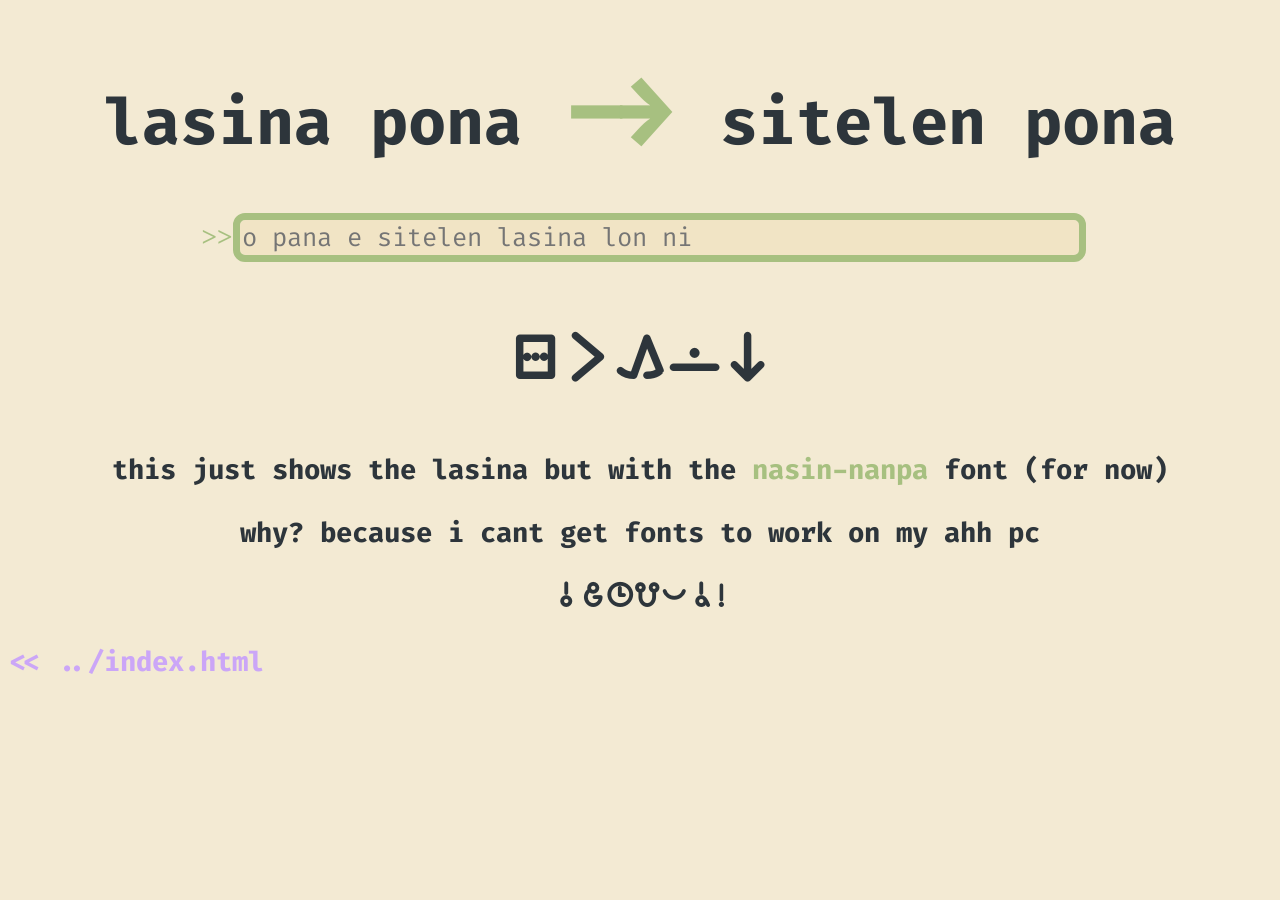
==== lasina2sitelen/index.html @ a3fa7ed1 "piss en shid" ====
<!DOCTYPE html>

<head>
  <meta charset="utf-8">
  <link rel="stylesheet" href="/cas.css">
  <link rel="icon" type="image/x-icon" href="/sitelen/favicon.png">
  <title>tawa pona!</title>
  <script src="sewi.js"></script>
</head>

<body class="bak">
  <div style="text-align: center;">
    <h1 style="font-size: 5vw;">lasina pona <span style="font-size: 8vw;" class="accent">-></span> sitelen pona</h1>
    <span class="accent" style="font-size: 2.1415vw;">>> </span><input size="50vw"
      placeholder="o pana e sitelen lasina lon ni" type="text" id="lasina_input" onkeyup="update_sitelen()">
    <br>
    <br>
    <p style="font-family: nasinNanpa; font-size: 4.1415vw;" id="out_p">sitelen li kama lon ni</p>
    <p>this just shows the lasina but with the <a href="https://github.com/ETBCOR/nasin-nanpa"
        class="accent">nasin-nanpa</a> font (for now)</p>
    <p>why? because i cant get fonts to work on my ahh pc</p>
    <p style="font-family: nasinNanpa;">o jo tenpo musi pona a!</p>
  </div>
  <a href="/index.html" class="normal" style="color: #cba6f7;">
    << ../index.html</a>
</body>

</html>
---- cas.css ----
@font-face {
    font-family: firaCode;
    src: url('/font/firacode_vfw.ttf');
}

@font-face {
    font-family: nasinNanpa;
    src: url('/font/nasin_nanpa.otf');
}

@font-face {
    font-family: notoSansThai;
    src: url('/font/noto_sans_thai.ttf');
}

a,
u,
p {
    color: #2D353B;
    text-decoration: none;
    font-size: 2.1415vw;
    font-family: firaCode;
    font-weight: Bold;
}

h1 {
    font-size: 5vw;
    color: #2D353B;
    text-decoration: none;
    font-family: firaCode;
    font-weight: Bold;
}

input {
    background-color: #f1e4c5;
    font-family: firaCode;
    font-size: 2vw;
    border: none;
    outline: 7px solid #a7c080;
    border-radius: 5px;
}

.bak {
    background-color: #f3ead3;
}

.accent {
    color: #a7c080;
    font-weight: bolder;
}
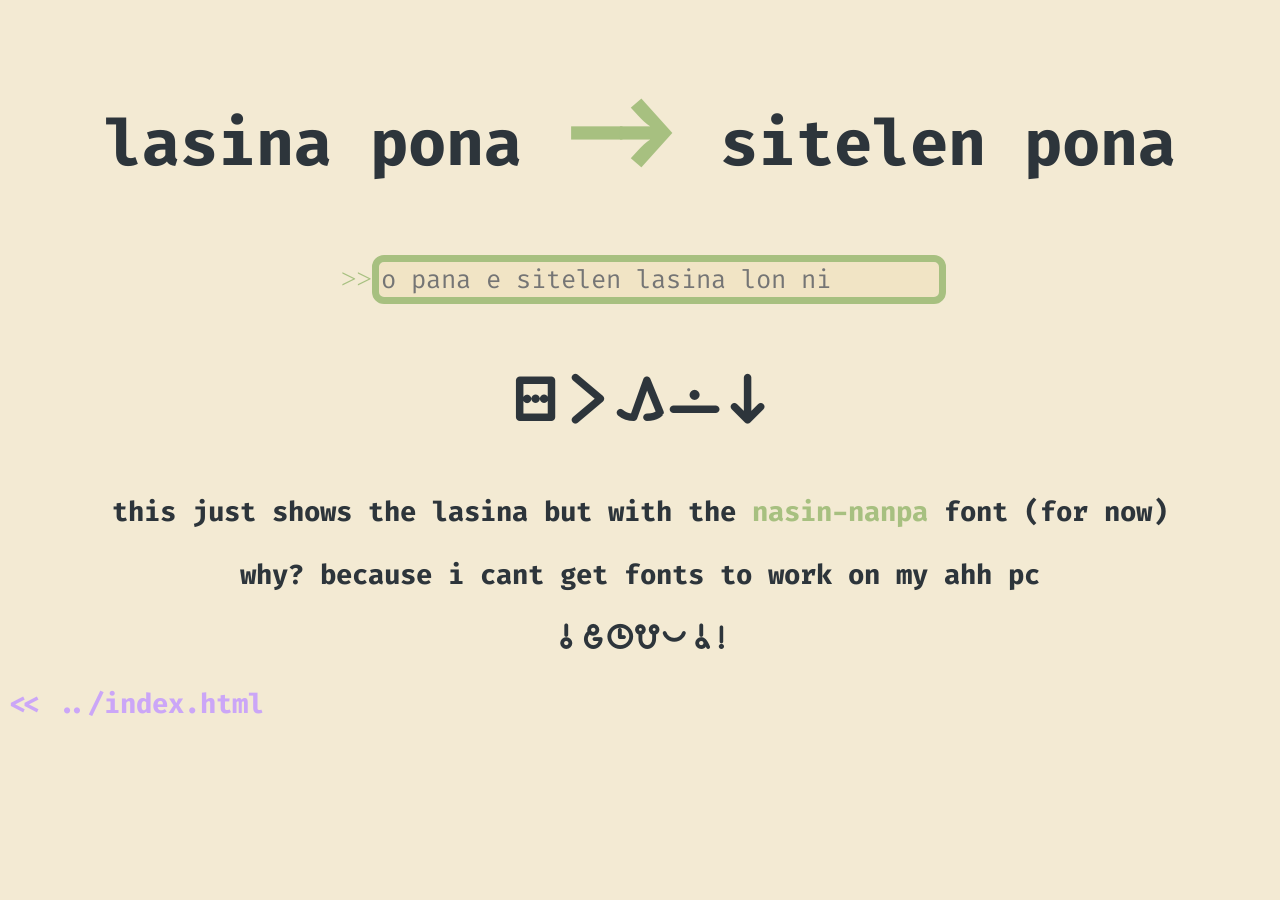
==== commit d6f35448: "see if its better on mobile" ====
--- a/lasina2sitelen/index.html
+++ b/lasina2sitelen/index.html
@@ -10,18 +10,18 @@
 
 <body class="bak">
   <div style="text-align: center;">
-    <h1 style="font-size: 5vw;">lasina pona <span style="font-size: 8vw;" class="accent">-></span> sitelen pona</h1>
-    <span class="accent" style="font-size: 2.1415vw;">>> </span><input size="50vw"
+    <p style="font-size: 5vw;">lasina pona <span style="font-size: 8vw;" class="accent">-></span> sitelen pona</p>
+    <span class="accent" style="font-size: 2.1415vw;">>> </span><input size="32vx"
       placeholder="o pana e sitelen lasina lon ni" type="text" id="lasina_input" onkeyup="update_sitelen()">
     <br>
     <br>
-    <p style="font-family: nasinNanpa; font-size: 4.1415vw;" id="out_p">sitelen li kama lon ni</p>
+    <p class="tok" style="font-size: 4.1415vw;" id="out_p">sitelen li kama lon ni</p>
     <p>this just shows the lasina but with the <a href="https://github.com/ETBCOR/nasin-nanpa"
         class="accent">nasin-nanpa</a> font (for now)</p>
     <p>why? because i cant get fonts to work on my ahh pc</p>
     <p style="font-family: nasinNanpa;">o jo tenpo musi pona a!</p>
   </div>
-  <a href="/index.html" class="normal" style="color: #cba6f7;">
+  <a href="/index.html" class="accent_unik">
     << ../index.html</a>
 </body>
 
--- a/cas.css
+++ b/cas.css
@@ -46,5 +46,11 @@
 
 .accent {
     color: #a7c080;
-    font-weight: bolder;
+}
+.accent_unik {
+    color: #cba6f7;
+}
+
+.tok{
+    font-family: nasinNanpa;
 }
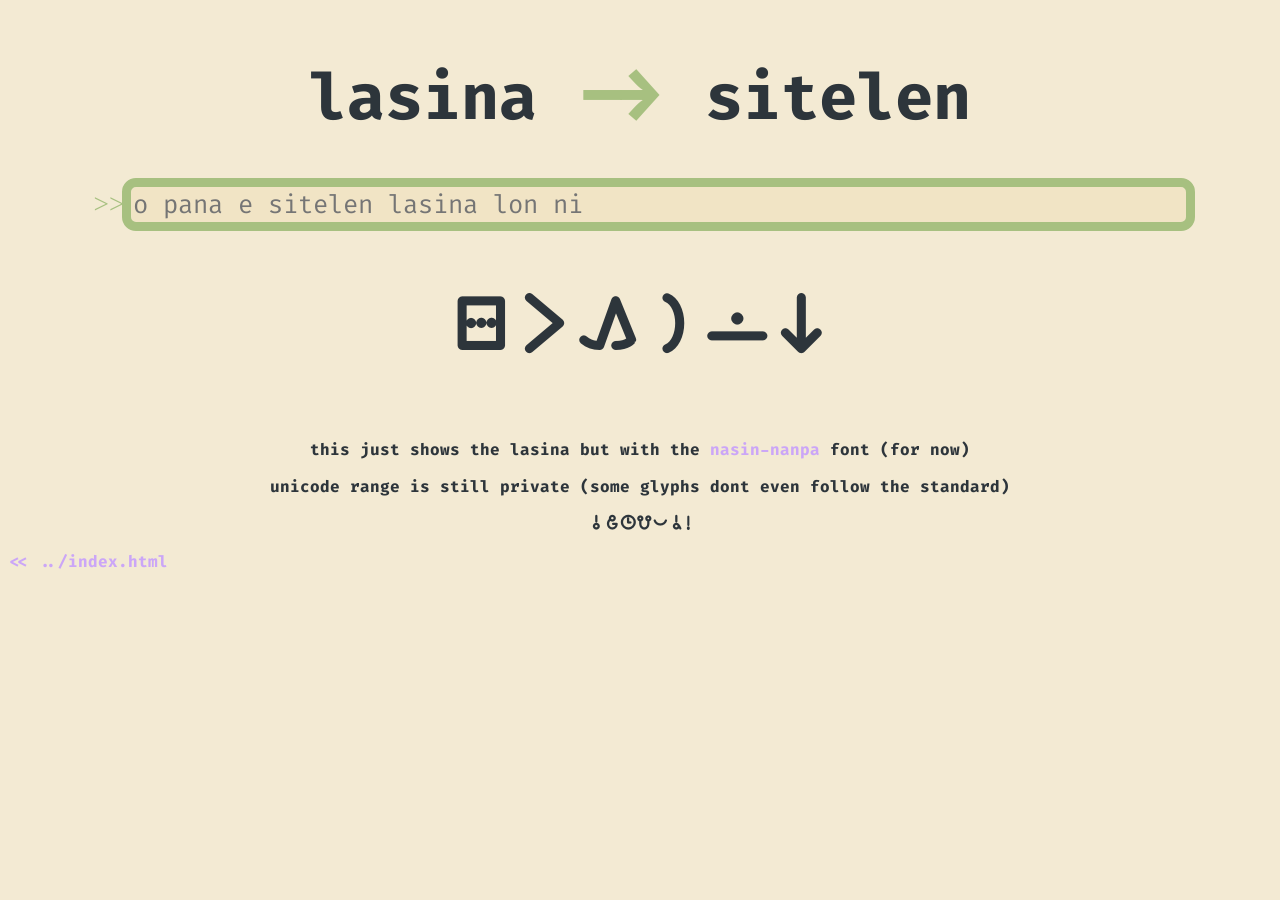
==== commit a6542623: "font size bullshit" ====
--- a/lasina2sitelen/index.html
+++ b/lasina2sitelen/index.html
@@ -4,21 +4,20 @@
   <meta charset="utf-8">
   <link rel="stylesheet" href="/cas.css">
   <link rel="icon" type="image/x-icon" href="/sitelen/favicon.png">
+  <meta name="viewport" content="width=device-width, initial-scale=1.0" />
   <title>tawa pona!</title>
   <script src="sewi.js"></script>
 </head>
 
 <body class="bak">
   <div style="text-align: center;">
-    <p style="font-size: 5vw;">lasina pona <span style="font-size: 8vw;" class="accent">-></span> sitelen pona</p>
-    <span class="accent" style="font-size: 2.1415vw;">>> </span><input size="32vx"
+    <h1 style="font-size: 5vw;">lasina <span class="accent" style="font-size: 6vw;">-></span> sitelen</h1>
+    <span class="accent" style="font-size: 2.1415vw;">>> </span><input size="64vw"
       placeholder="o pana e sitelen lasina lon ni" type="text" id="lasina_input" onkeyup="update_sitelen()">
-    <br>
-    <br>
-    <p class="tok" style="font-size: 4.1415vw;" id="out_p">sitelen li kama lon ni</p>
+    <p class="tok" style="font-size: 5vw;" id="out_p">sitelen li kama la lon ni</p>
     <p>this just shows the lasina but with the <a href="https://github.com/ETBCOR/nasin-nanpa"
-        class="accent">nasin-nanpa</a> font (for now)</p>
-    <p>why? because i cant get fonts to work on my ahh pc</p>
+        class="accent_unik">nasin-nanpa</a> font (for now)</p>
+    <p>unicode range is still private (some glyphs dont even follow the standard)</p>
     <p style="font-family: nasinNanpa;">o jo tenpo musi pona a!</p>
   </div>
   <a href="/index.html" class="accent_unik">
--- a/cas.css
+++ b/cas.css
@@ -13,18 +13,18 @@
     src: url('/font/noto_sans_thai.ttf');
 }
 
+
 a,
 u,
 p {
     color: #2D353B;
     text-decoration: none;
-    font-size: 2.1415vw;
     font-family: firaCode;
     font-weight: Bold;
+    font-size: 1em;
 }
 
 h1 {
-    font-size: 5vw;
     color: #2D353B;
     text-decoration: none;
     font-family: firaCode;
@@ -36,7 +36,7 @@
     font-family: firaCode;
     font-size: 2vw;
     border: none;
-    outline: 7px solid #a7c080;
+    outline: 1vh solid #a7c080;
     border-radius: 5px;
 }
 
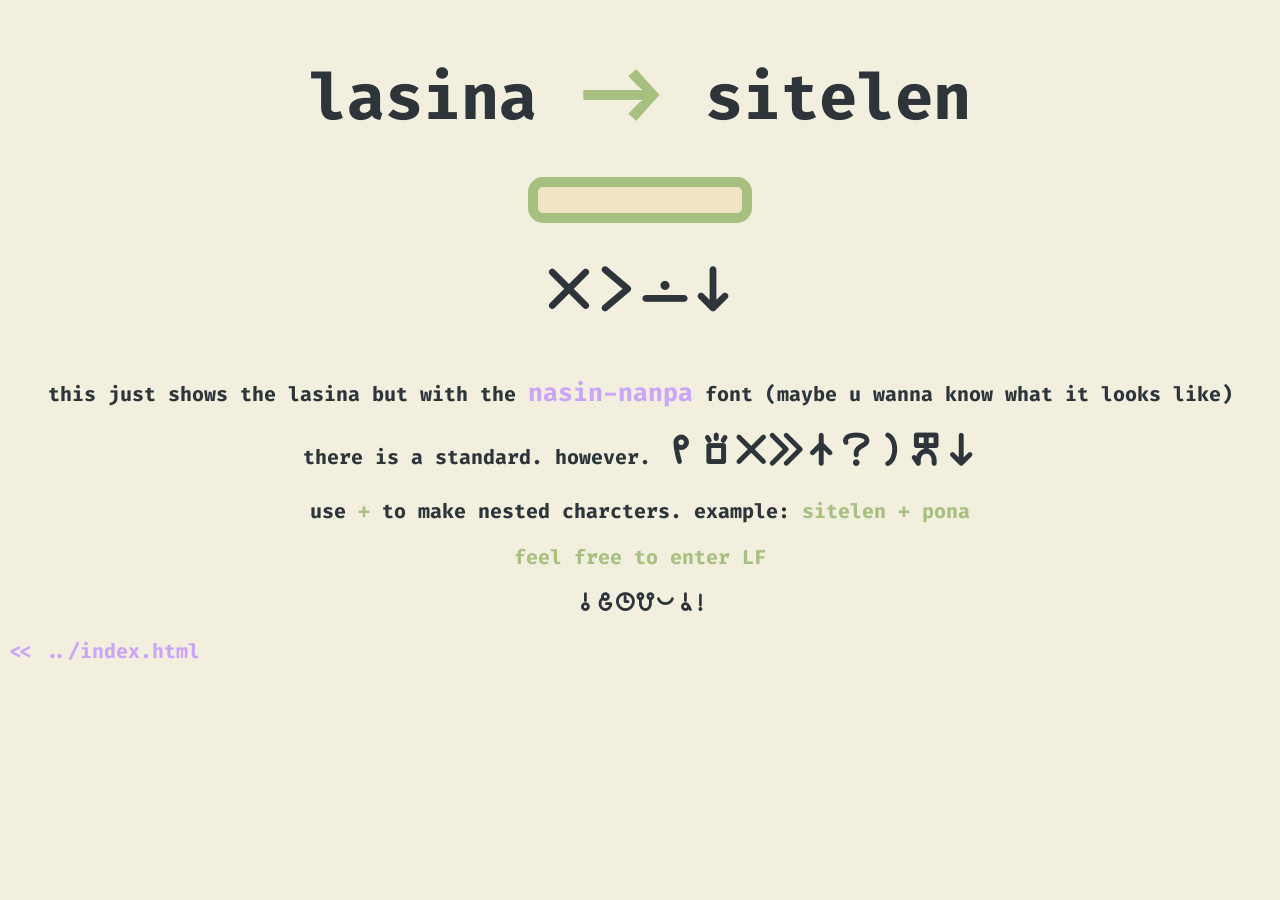
==== commit 6893bcdd: "push before i move" ====
--- a/lasina2sitelen/index.html
+++ b/lasina2sitelen/index.html
@@ -6,22 +6,25 @@
   <link rel="icon" type="image/x-icon" href="/sitelen/favicon.png">
   <meta name="viewport" content="width=device-width, initial-scale=1.0" />
   <title>tawa pona!</title>
-  <script src="sewi.js"></script>
 </head>
 
-<body class="bak">
+<body>
   <div style="text-align: center;">
     <h1 style="font-size: 5vw;">lasina <span class="accent" style="font-size: 6vw;">-></span> sitelen</h1>
-    <span class="accent" style="font-size: 2.1415vw;">>> </span><input size="64vw"
-      placeholder="o pana e sitelen lasina lon ni" type="text" id="lasina_input" onkeyup="update_sitelen()">
-    <p class="tok" style="font-size: 5vw;" id="out_p">sitelen li kama la lon ni</p>
+    <div style="min-width: 100px;">
+      <span class="txtbox" spellcheck="false" contenteditable="true" id="lasina_input"></span>
+    </div>
+    <p class="tok" style="font-size: 3em;" id="out_p">ala li lon ni</p>
     <p>this just shows the lasina but with the <a href="https://github.com/ETBCOR/nasin-nanpa"
-        class="accent_unik">nasin-nanpa</a> font (for now)</p>
-    <p>unicode range is still private (some glyphs dont even follow the standard)</p>
+        class="anchor">nasin-nanpa</a> font (maybe u wanna know what it looks like)</p>
+    <p>there is a standard. however. <span class="tok">mi sona ala e nasin seme la kepeken ni</span></p>
+    <p>use <span class="accent">+</span> to make nested charcters. example: <span class="accent">sitelen + pona</span></p>
+    <p class="accent">feel free to enter LF</p>
     <p style="font-family: nasinNanpa;">o jo tenpo musi pona a!</p>
   </div>
-  <a href="/index.html" class="accent_unik">
+  <a href="/index.html" class="anchor">
     << ../index.html</a>
+    <script src="sewi.js"></script>
 </body>
 
 </html>
--- a/cas.css
+++ b/cas.css
@@ -13,44 +13,107 @@
     src: url('/font/noto_sans_thai.ttf');
 }
 
+:root {
+    --txt_color: #2D353B;
+    --txt_size: 1.25em;
+    --accent: #a7c080;
+    --txtbox_color: #f1e4c5;
+    --anchor_color: #cba6f7;
+    --bg_color: #f2efdf;
+}
+
+
+body {
+    background-color: var(--bg_color);
+}
 
 a,
 u,
-p {
-    color: #2D353B;
+p,
+h1,
+li {
+    color: var(--txt_color);
     text-decoration: none;
     font-family: firaCode;
     font-weight: Bold;
-    font-size: 1em;
+    font-size: var(--txt_size);
 }
 
 h1 {
-    color: #2D353B;
-    text-decoration: none;
+    color: var(--txt_color);
     font-family: firaCode;
     font-weight: Bold;
 }
 
-input {
-    background-color: #f1e4c5;
+.txtbox {
+    display: inline-block;
+    background-color: var(--txtbox_color);
     font-family: firaCode;
-    font-size: 2vw;
+    font-size: var(--txt_size);
     border: none;
-    outline: 1vh solid #a7c080;
+    outline: 0.5em solid var(--accent);
     border-radius: 5px;
+    min-width: 16vw;
+    transition: min-width 1s;
 }
 
-.bak {
-    background-color: #f3ead3;
+.txtbox:not([value=""]) {
+    display: inline-block;
+    background-color: var(--txtbox_color);
+    font-family: firaCode;
+    font-size: var(--txt_size);
+    border: none;
+    outline: 0.5em solid var(--accent);
+    border-radius: 5px;
+    min-width: 32vw;
+    transition: min-width 1s;
 }
 
 .accent {
-    color: #a7c080;
-}
-.accent_unik {
-    color: #cba6f7;
+    color: var(--accent);
 }
 
-.tok{
+.anchor {
+    color: var(--anchor_color);
+    font-size: calc(var(--txt_size));
+    transition: font-size 500ms;
+}
+
+.anchor:hover {
+    color: var(--anchor_color);
+    font-size: calc(var(--txt_size) + 0.25em);
+    transition: font-size 500ms;
+}
+
+.tok {
     font-family: nasinNanpa;
+    font-size: calc(var(--txt_size) + 0.50em);
+}
+
+.anchor_with_border {
+    display: inline-block;
+    border: 1em solid var(--accent);
+    padding: 1em;
+    transition: margin-left 1s;
+    transition: margin-left 3s, border 1s;
+}
+
+.anchor_with_border:hover {
+    display: inline-block;
+    border: 1.25em solid var(--accent);
+    margin-left: 10%;
+    padding: 1em;
+    transition: margin-left 3s, border 1s;
+}
+
+
+.doohickey {
+    transition: transform 8s;
+    transform: rotateY(0deg);
+}
+
+
+.doohickey:hover {
+    transition: transform 8s;
+    transform: rotateY(180deg);
 }
